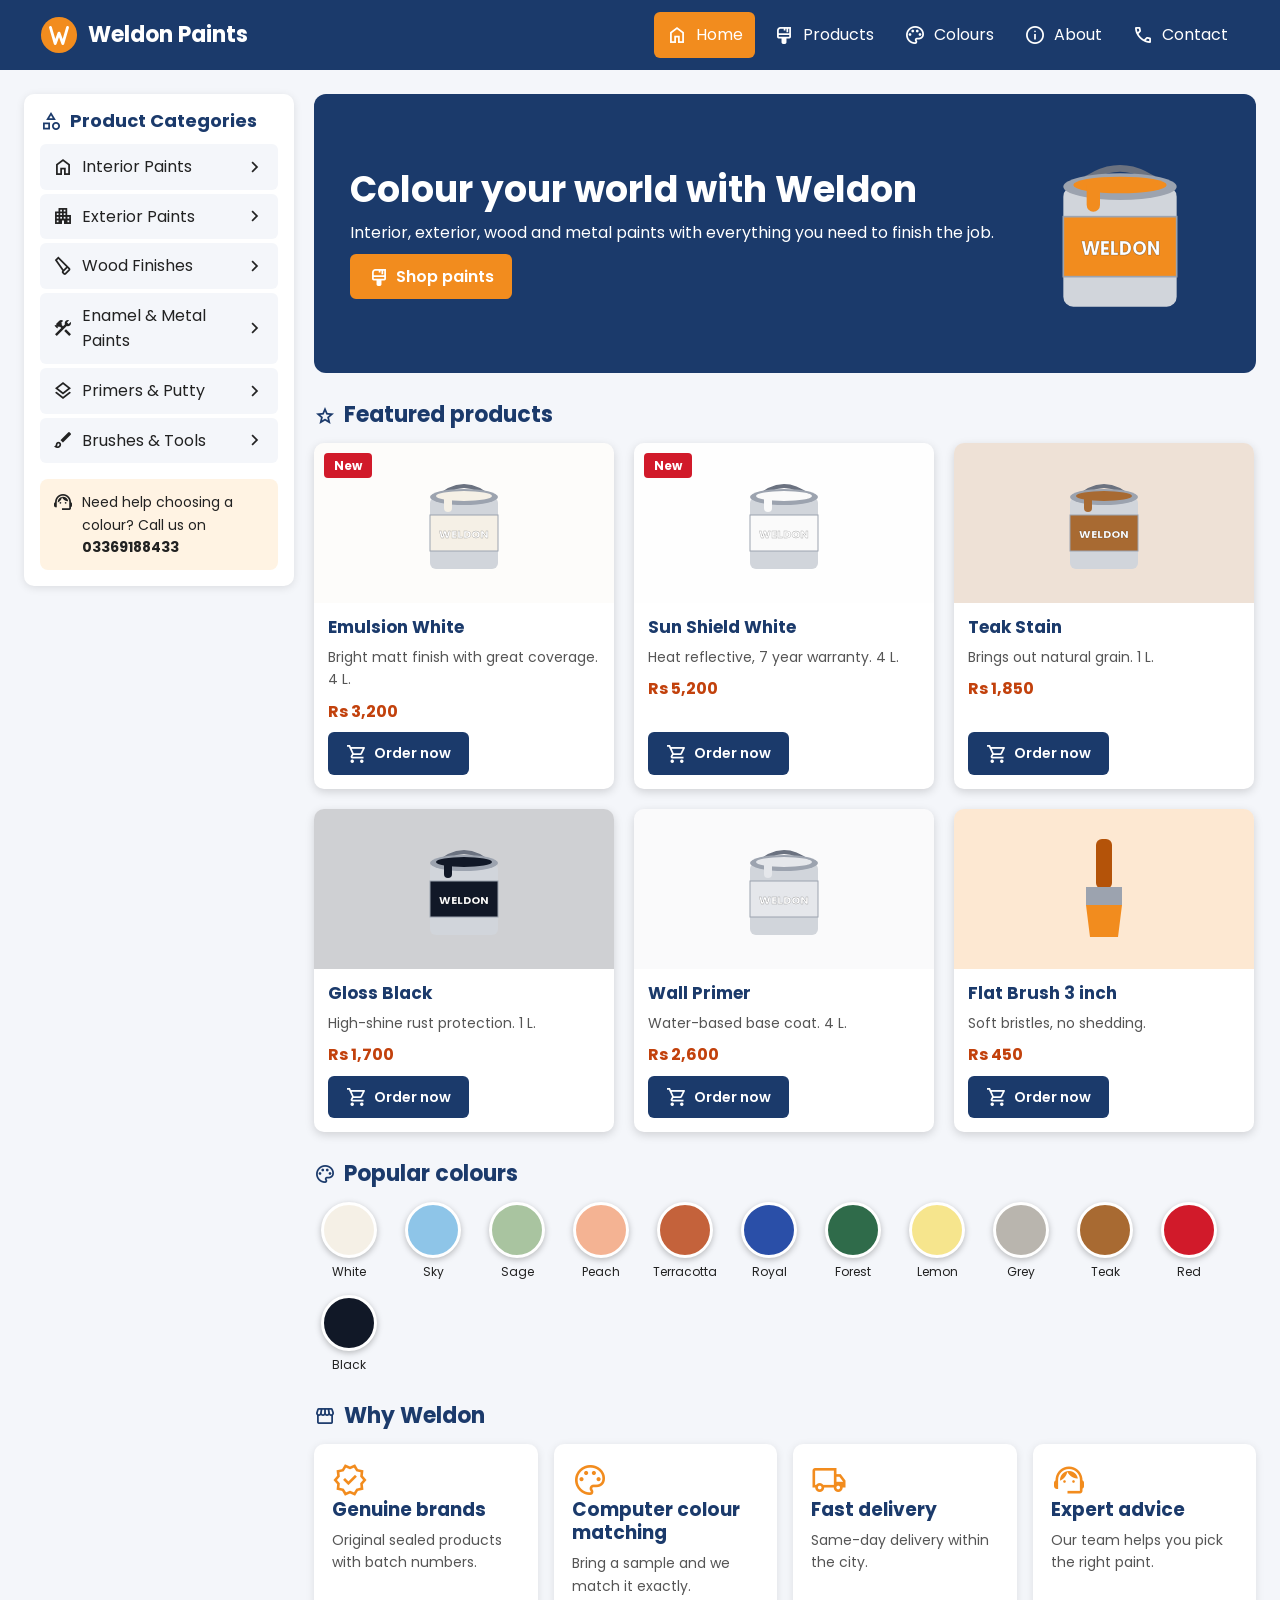
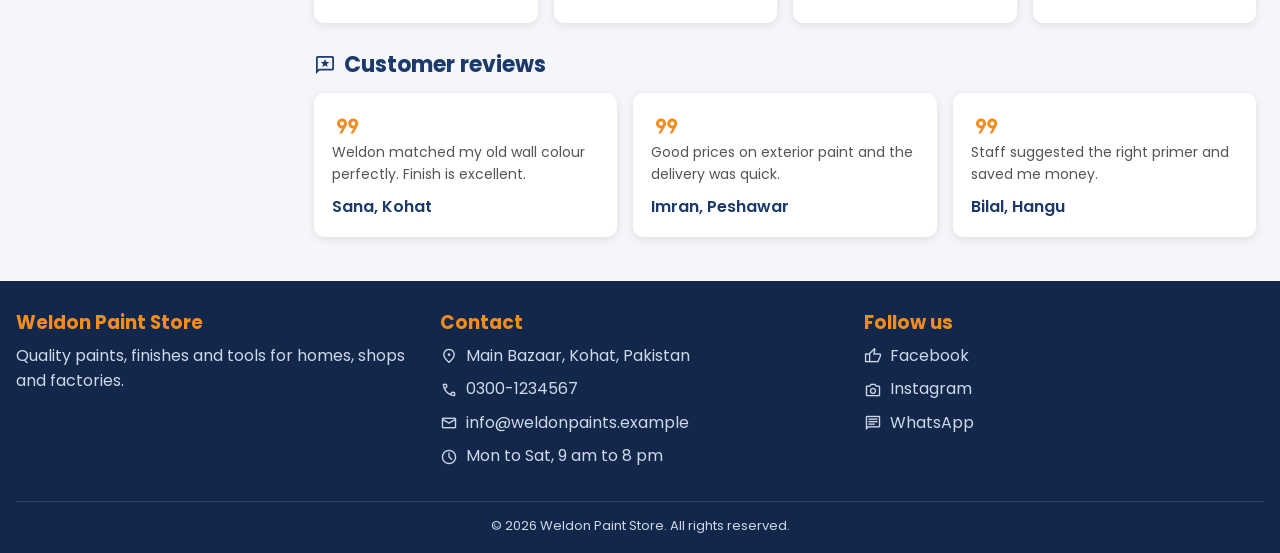
==== index.html @ 7e530756 "initialize a weldon paint store" ====
<!doctype html>
<html lang="en">
  <head>
    <meta charset="UTF-8" />
    <meta name="viewport" content="width=device-width, initial-scale=1" />
    <title>Home | Weldon Paint Store</title>
    <link rel="preconnect" href="https://fonts.googleapis.com" />
    <link rel="preconnect" href="https://fonts.gstatic.com" crossorigin />
    <link
      href="https://fonts.googleapis.com/css2?family=Poppins:wght@400;600;700&family=Material+Symbols+Outlined&display=swap"
      rel="stylesheet"
    />
    <link rel="stylesheet" href="style.css" />
  </head>
  <body>
    <header class="navbar">
      <a class="brand" href="index.html">
        <svg viewBox="0 0 40 40" width="38" height="38" aria-hidden="true">
          <circle cx="20" cy="20" r="19" fill="#f28c1e" />
          <path
            d="M11 12 l5 17 l4-11 l4 11 l5-17"
            fill="none"
            stroke="#fff"
            stroke-width="3"
            stroke-linejoin="round"
            stroke-linecap="round"
          />
        </svg>
        Weldon Paints
      </a>
      <ul class="nav-links">
        <li>
          <a class="active" href="index.html"
            ><span class="material-symbols-outlined">home</span> Home</a
          >
        </li>
        <li>
          <a href="interior.html"
            ><span class="material-symbols-outlined">format_paint</span>
            Products</a
          >
        </li>
        <li>
          <a href="index.html#colors"
            ><span class="material-symbols-outlined">palette</span> Colours</a
          >
        </li>
        <li>
          <a href="index.html#about"
            ><span class="material-symbols-outlined">info</span> About</a
          >
        </li>
        <li>
          <a href="index.html#contact"
            ><span class="material-symbols-outlined">call</span> Contact</a
          >
        </li>
      </ul>
    </header>

    <div class="page">
      <aside class="sidebar">
        <h2>
          <span class="material-symbols-outlined">category</span> Product
          Categories
        </h2>
        <ul>
          <li>
            <a href="interior.html"
              ><span class="side-left"
                ><span class="material-symbols-outlined">home</span> Interior
                Paints</span
              ><span class="material-symbols-outlined">chevron_right</span></a
            >
          </li>
          <li>
            <a href="exterior.html"
              ><span class="side-left"
                ><span class="material-symbols-outlined">apartment</span>
                Exterior Paints</span
              ><span class="material-symbols-outlined">chevron_right</span></a
            >
          </li>
          <li>
            <a href="wood.html"
              ><span class="side-left"
                ><span class="material-symbols-outlined">carpenter</span> Wood
                Finishes</span
              ><span class="material-symbols-outlined">chevron_right</span></a
            >
          </li>
          <li>
            <a href="enamel.html"
              ><span class="side-left"
                ><span class="material-symbols-outlined">construction</span>
                Enamel & Metal Paints</span
              ><span class="material-symbols-outlined">chevron_right</span></a
            >
          </li>
          <li>
            <a href="primers.html"
              ><span class="side-left"
                ><span class="material-symbols-outlined">layers</span> Primers &
                Putty</span
              ><span class="material-symbols-outlined">chevron_right</span></a
            >
          </li>
          <li>
            <a href="tools.html"
              ><span class="side-left"
                ><span class="material-symbols-outlined">brush</span> Brushes &
                Tools</span
              ><span class="material-symbols-outlined">chevron_right</span></a
            >
          </li>
        </ul>
        <div class="side-help">
          <span class="material-symbols-outlined">support_agent</span>
          <p>
            Need help choosing a colour? Call us on
            <strong>03369188433</strong>
          </p>
        </div>
      </aside>

      <main class="main">
        <section class="hero">
          <div class="hero-text">
            <h1>Colour your world with Weldon</h1>
            <p>
              Interior, exterior, wood and metal paints with everything you need
              to finish the job.
            </p>
            <a class="btn" href="interior.html"
              ><span class="material-symbols-outlined">format_paint</span> Shop
              paints</a
            >
          </div>
          <div class="hero-img">
            <svg
              viewBox="0 0 120 120"
              width="120"
              height="120"
              aria-hidden="true"
            >
              <path
                d="M30 38 Q60 8 90 38"
                fill="none"
                stroke="#6b7280"
                stroke-width="4"
              />
              <rect
                x="26"
                y="34"
                width="68"
                height="72"
                rx="6"
                fill="#d1d5db"
              />
              <rect
                x="26"
                y="52"
                width="68"
                height="36"
                fill="#f28c1e"
                stroke="#9ca3af"
                stroke-width="1"
              />
              <ellipse cx="60" cy="34" rx="34" ry="8" fill="#9ca3af" />
              <ellipse cx="60" cy="33" rx="28" ry="5" fill="#f28c1e" />
              <path d="M40 33 v12 a4 4 0 0 0 8 0 v-12 z" fill="#f28c1e" />
              <text
                x="60"
                y="75"
                font-size="11"
                font-weight="700"
                text-anchor="middle"
                fill="#ffffff"
                stroke="#00000055"
                stroke-width=".4"
              >
                WELDON
              </text>
            </svg>
          </div>
        </section>

        <h2 class="title">
          <span class="material-symbols-outlined">star</span> Featured products
        </h2>
        <div class="cards">
          <article class="card">
            <span class="badge">New</span>
            <div class="card-img" style="background-color: #f5f0e633">
              <svg
                viewBox="0 0 120 120"
                width="120"
                height="120"
                aria-hidden="true"
              >
                <path
                  d="M30 38 Q60 8 90 38"
                  fill="none"
                  stroke="#6b7280"
                  stroke-width="4"
                />
                <rect
                  x="26"
                  y="34"
                  width="68"
                  height="72"
                  rx="6"
                  fill="#d1d5db"
                />
                <rect
                  x="26"
                  y="52"
                  width="68"
                  height="36"
                  fill="#f5f0e6"
                  stroke="#9ca3af"
                  stroke-width="1"
                />
                <ellipse cx="60" cy="34" rx="34" ry="8" fill="#9ca3af" />
                <ellipse cx="60" cy="33" rx="28" ry="5" fill="#f5f0e6" />
                <path d="M40 33 v12 a4 4 0 0 0 8 0 v-12 z" fill="#f5f0e6" />
                <text
                  x="60"
                  y="75"
                  font-size="11"
                  font-weight="700"
                  text-anchor="middle"
                  fill="#ffffff"
                  stroke="#00000055"
                  stroke-width=".4"
                >
                  WELDON
                </text>
              </svg>
            </div>
            <div class="card-body">
              <h3>Emulsion White</h3>
              <p>Bright matt finish with great coverage. 4 L.</p>
              <p class="price">Rs 3,200</p>
              <a
                class="btn btn-dark"
                href="https://wa.me/923001234567"
                target="_blank"
                ><span class="material-symbols-outlined">shopping_cart</span>
                Order now</a
              >
            </div>
          </article>
          <article class="card">
            <span class="badge">New</span>
            <div class="card-img" style="background-color: #fafafa33">
              <svg
                viewBox="0 0 120 120"
                width="120"
                height="120"
                aria-hidden="true"
              >
                <path
                  d="M30 38 Q60 8 90 38"
                  fill="none"
                  stroke="#6b7280"
                  stroke-width="4"
                />
                <rect
                  x="26"
                  y="34"
                  width="68"
                  height="72"
                  rx="6"
                  fill="#d1d5db"
                />
                <rect
                  x="26"
                  y="52"
                  width="68"
                  height="36"
                  fill="#fafafa"
                  stroke="#9ca3af"
                  stroke-width="1"
                />
                <ellipse cx="60" cy="34" rx="34" ry="8" fill="#9ca3af" />
                <ellipse cx="60" cy="33" rx="28" ry="5" fill="#fafafa" />
                <path d="M40 33 v12 a4 4 0 0 0 8 0 v-12 z" fill="#fafafa" />
                <text
                  x="60"
                  y="75"
                  font-size="11"
                  font-weight="700"
                  text-anchor="middle"
                  fill="#ffffff"
                  stroke="#00000055"
                  stroke-width=".4"
                >
                  WELDON
                </text>
              </svg>
            </div>
            <div class="card-body">
              <h3>Sun Shield White</h3>
              <p>Heat reflective, 7 year warranty. 4 L.</p>
              <p class="price">Rs 5,200</p>
              <a
                class="btn btn-dark"
                href="https://wa.me/923001234567"
                target="_blank"
                ><span class="material-symbols-outlined">shopping_cart</span>
                Order now</a
              >
            </div>
          </article>
          <article class="card">
            <div class="card-img" style="background-color: #a86a3233">
              <svg
                viewBox="0 0 120 120"
                width="120"
                height="120"
                aria-hidden="true"
              >
                <path
                  d="M30 38 Q60 8 90 38"
                  fill="none"
                  stroke="#6b7280"
                  stroke-width="4"
                />
                <rect
                  x="26"
                  y="34"
                  width="68"
                  height="72"
                  rx="6"
                  fill="#d1d5db"
                />
                <rect
                  x="26"
                  y="52"
                  width="68"
                  height="36"
                  fill="#a86a32"
                  stroke="#9ca3af"
                  stroke-width="1"
                />
                <ellipse cx="60" cy="34" rx="34" ry="8" fill="#9ca3af" />
                <ellipse cx="60" cy="33" rx="28" ry="5" fill="#a86a32" />
                <path d="M40 33 v12 a4 4 0 0 0 8 0 v-12 z" fill="#a86a32" />
                <text
                  x="60"
                  y="75"
                  font-size="11"
                  font-weight="700"
                  text-anchor="middle"
                  fill="#ffffff"
                  stroke="#00000055"
                  stroke-width=".4"
                >
                  WELDON
                </text>
              </svg>
            </div>
            <div class="card-body">
              <h3>Teak Stain</h3>
              <p>Brings out natural grain. 1 L.</p>
              <p class="price">Rs 1,850</p>
              <a
                class="btn btn-dark"
                href="https://wa.me/923001234567"
                target="_blank"
                ><span class="material-symbols-outlined">shopping_cart</span>
                Order now</a
              >
            </div>
          </article>
          <article class="card">
            <div class="card-img" style="background-color: #11182733">
              <svg
                viewBox="0 0 120 120"
                width="120"
                height="120"
                aria-hidden="true"
              >
                <path
                  d="M30 38 Q60 8 90 38"
                  fill="none"
                  stroke="#6b7280"
                  stroke-width="4"
                />
                <rect
                  x="26"
                  y="34"
                  width="68"
                  height="72"
                  rx="6"
                  fill="#d1d5db"
                />
                <rect
                  x="26"
                  y="52"
                  width="68"
                  height="36"
                  fill="#111827"
                  stroke="#9ca3af"
                  stroke-width="1"
                />
                <ellipse cx="60" cy="34" rx="34" ry="8" fill="#9ca3af" />
                <ellipse cx="60" cy="33" rx="28" ry="5" fill="#111827" />
                <path d="M40 33 v12 a4 4 0 0 0 8 0 v-12 z" fill="#111827" />
                <text
                  x="60"
                  y="75"
                  font-size="11"
                  font-weight="700"
                  text-anchor="middle"
                  fill="#ffffff"
                  stroke="#00000055"
                  stroke-width=".4"
                >
                  WELDON
                </text>
              </svg>
            </div>
            <div class="card-body">
              <h3>Gloss Black</h3>
              <p>High-shine rust protection. 1 L.</p>
              <p class="price">Rs 1,700</p>
              <a
                class="btn btn-dark"
                href="https://wa.me/923001234567"
                target="_blank"
                ><span class="material-symbols-outlined">shopping_cart</span>
                Order now</a
              >
            </div>
          </article>
          <article class="card">
            <div class="card-img" style="background-color: #e5e7eb33">
              <svg
                viewBox="0 0 120 120"
                width="120"
                height="120"
                aria-hidden="true"
              >
                <path
                  d="M30 38 Q60 8 90 38"
                  fill="none"
                  stroke="#6b7280"
                  stroke-width="4"
                />
                <rect
                  x="26"
                  y="34"
                  width="68"
                  height="72"
                  rx="6"
                  fill="#d1d5db"
                />
                <rect
                  x="26"
                  y="52"
                  width="68"
                  height="36"
                  fill="#e5e7eb"
                  stroke="#9ca3af"
                  stroke-width="1"
                />
                <ellipse cx="60" cy="34" rx="34" ry="8" fill="#9ca3af" />
                <ellipse cx="60" cy="33" rx="28" ry="5" fill="#e5e7eb" />
                <path d="M40 33 v12 a4 4 0 0 0 8 0 v-12 z" fill="#e5e7eb" />
                <text
                  x="60"
                  y="75"
                  font-size="11"
                  font-weight="700"
                  text-anchor="middle"
                  fill="#ffffff"
                  stroke="#00000055"
                  stroke-width=".4"
                >
                  WELDON
                </text>
              </svg>
            </div>
            <div class="card-body">
              <h3>Wall Primer</h3>
              <p>Water-based base coat. 4 L.</p>
              <p class="price">Rs 2,600</p>
              <a
                class="btn btn-dark"
                href="https://wa.me/923001234567"
                target="_blank"
                ><span class="material-symbols-outlined">shopping_cart</span>
                Order now</a
              >
            </div>
          </article>
          <article class="card">
            <div class="card-img" style="background-color: #f28c1e33">
              <svg
                viewBox="0 0 120 120"
                width="120"
                height="120"
                aria-hidden="true"
              >
                <rect
                  x="52"
                  y="10"
                  width="16"
                  height="50"
                  rx="6"
                  fill="#b45309"
                />
                <rect x="42" y="58" width="36" height="18" fill="#9ca3af" />
                <path d="M42 76 h36 l-4 32 h-28 z" fill="#f28c1e" />
              </svg>
            </div>
            <div class="card-body">
              <h3>Flat Brush 3 inch</h3>
              <p>Soft bristles, no shedding.</p>
              <p class="price">Rs 450</p>
              <a
                class="btn btn-dark"
                href="https://wa.me/923001234567"
                target="_blank"
                ><span class="material-symbols-outlined">shopping_cart</span>
                Order now</a
              >
            </div>
          </article>
        </div>

        <h2 class="title" id="colors">
          <span class="material-symbols-outlined">palette</span> Popular colours
        </h2>
        <div class="swatches">
          <div class="swatch">
            <div class="dot" style="background-color: #f5f0e6"></div>
            White
          </div>
          <div class="swatch">
            <div class="dot" style="background-color: #8ec5e8"></div>
            Sky
          </div>
          <div class="swatch">
            <div class="dot" style="background-color: #a9c4a0"></div>
            Sage
          </div>
          <div class="swatch">
            <div class="dot" style="background-color: #f4b393"></div>
            Peach
          </div>
          <div class="swatch">
            <div class="dot" style="background-color: #c4623b"></div>
            Terracotta
          </div>
          <div class="swatch">
            <div class="dot" style="background-color: #2a4fa8"></div>
            Royal
          </div>
          <div class="swatch">
            <div class="dot" style="background-color: #2f6b4a"></div>
            Forest
          </div>
          <div class="swatch">
            <div class="dot" style="background-color: #f6e58d"></div>
            Lemon
          </div>
          <div class="swatch">
            <div class="dot" style="background-color: #b9b5ae"></div>
            Grey
          </div>
          <div class="swatch">
            <div class="dot" style="background-color: #a86a32"></div>
            Teak
          </div>
          <div class="swatch">
            <div class="dot" style="background-color: #d11a2a"></div>
            Red
          </div>
          <div class="swatch">
            <div class="dot" style="background-color: #111827"></div>
            Black
          </div>
        </div>

        <h2 class="title" id="about">
          <span class="material-symbols-outlined">storefront</span> Why Weldon
        </h2>
        <div class="features">
          <div class="feature">
            <span class="material-symbols-outlined big">verified</span>
            <h3>Genuine brands</h3>
            <p>Original sealed products with batch numbers.</p>
          </div>
          <div class="feature">
            <span class="material-symbols-outlined big">palette</span>
            <h3>Computer colour matching</h3>
            <p>Bring a sample and we match it exactly.</p>
          </div>
          <div class="feature">
            <span class="material-symbols-outlined big">local_shipping</span>
            <h3>Fast delivery</h3>
            <p>Same-day delivery within the city.</p>
          </div>
          <div class="feature">
            <span class="material-symbols-outlined big">support_agent</span>
            <h3>Expert advice</h3>
            <p>Our team helps you pick the right paint.</p>
          </div>
        </div>

        <h2 class="title">
          <span class="material-symbols-outlined">reviews</span> Customer
          reviews
        </h2>
        <div class="features">
          <blockquote class="quote">
            <span class="material-symbols-outlined">format_quote</span>
            <p>
              Weldon matched my old wall colour perfectly. Finish is excellent.
            </p>
            <cite>Sana, Kohat</cite>
          </blockquote>
          <blockquote class="quote">
            <span class="material-symbols-outlined">format_quote</span>
            <p>Good prices on exterior paint and the delivery was quick.</p>
            <cite>Imran, Peshawar</cite>
          </blockquote>
          <blockquote class="quote">
            <span class="material-symbols-outlined">format_quote</span>
            <p>Staff suggested the right primer and saved me money.</p>
            <cite>Bilal, Hangu</cite>
          </blockquote>
        </div>
      </main>
    </div>

    <footer class="footer" id="contact">
      <div class="footer-cols">
        <div class="footer-col">
          <h3>Weldon Paint Store</h3>
          <p>
            Quality paints, finishes and tools for homes, shops and factories.
          </p>
        </div>
        <div class="footer-col">
          <h3>Contact</h3>
          <p>
            <span class="material-symbols-outlined">location_on</span> Main
            Bazaar, Kohat, Pakistan
          </p>
          <p>
            <span class="material-symbols-outlined">call</span> 0300-1234567
          </p>
          <p>
            <span class="material-symbols-outlined">mail</span>
            info@weldonpaints.example
          </p>
          <p>
            <span class="material-symbols-outlined">schedule</span> Mon to Sat,
            9 am to 8 pm
          </p>
        </div>
        <div class="footer-col">
          <h3>Follow us</h3>
          <p>
            <a href="https://facebook.com" target="_blank"
              ><span class="material-symbols-outlined">thumb_up</span>
              Facebook</a
            >
          </p>
          <p>
            <a href="https://instagram.com" target="_blank"
              ><span class="material-symbols-outlined">photo_camera</span>
              Instagram</a
            >
          </p>
          <p>
            <a href="https://wa.me/923001234567" target="_blank"
              ><span class="material-symbols-outlined">chat</span> WhatsApp</a
            >
          </p>
        </div>
      </div>
      <p class="copy">&copy; 2026 Weldon Paint Store. All rights reserved.</p>
    </footer>
  </body>
</html>
---- style.css ----
* {
  box-sizing: border-box;
}
body {
  margin: 0;
  font-family: "Poppins", Arial, sans-serif;
  color: #222222;
  background-color: #f4f6fa;
  line-height: 1.6;
}
a {
  color: inherit;
  text-decoration: none;
}
ul {
  list-style: none;
  margin: 0;
  padding: 0;
}
h1,
h2,
h3 {
  margin: 0 0 8px;
  line-height: 1.25;
  color: #1b3a6b;
}
p {
  margin: 0 0 8px;
}
svg {
  max-width: 100%;
}

.material-symbols-outlined {
  font-family: "Material Symbols Outlined";
  font-weight: normal;
  font-style: normal;
  font-size: 22px;
  line-height: 1;
  display: inline-block;
  text-transform: none;
  letter-spacing: normal;
  white-space: nowrap;
  direction: ltr;
  vertical-align: middle;
}
.big {
  font-size: 36px;
}

/* Navbar: vertical on mobile, horizontal on desktop */
.navbar {
  background-color: #1b3a6b;
  color: #ffffff;
  display: flex;
  flex-direction: column;
  padding: 12px 16px;
}
.brand {
  display: flex;
  align-items: center;
  gap: 10px;
  font-size: 22px;
  font-weight: 700;
  color: #ffffff;
}
.nav-links {
  display: flex;
  flex-direction: column;
  gap: 4px;
  margin-top: 12px;
}
.nav-links a {
  display: flex;
  align-items: center;
  gap: 8px;
  padding: 10px 12px;
  border-radius: 6px;
  color: #ffffff;
}
.nav-links a.active {
  background-color: #f28c1e;
}

/* Page layout */
.page {
  display: flex;
  flex-direction: column;
  gap: 20px;
  max-width: 1280px;
  margin: 0 auto;
  padding: 16px;
}
.sidebar {
  background-color: #ffffff;
  border-radius: 10px;
  padding: 16px;
  box-shadow: 0 2px 8px rgba(0, 0, 0, 0.1);
}
.sidebar h2 {
  display: flex;
  align-items: center;
  gap: 8px;
  font-size: 18px;
  margin-bottom: 12px;
}
.sidebar li {
  margin-bottom: 4px;
}
.sidebar li a {
  display: flex;
  align-items: center;
  justify-content: space-between;
  padding: 10px 12px;
  border-radius: 6px;
  background-color: #f4f6fa;
}
.sidebar li a.active {
  background-color: #1b3a6b;
  color: #ffffff;
}
.side-left {
  display: flex;
  align-items: center;
  gap: 8px;
}
.side-help {
  display: flex;
  align-items: flex-start;
  gap: 8px;
  margin-top: 16px;
  padding: 12px;
  border-radius: 8px;
  background-color: #fff3e3;
  font-size: 14px;
}
.side-help p {
  margin: 0;
}
.main {
  flex: 1;
  min-width: 0;
}

/* Hero */
.hero {
  display: flex;
  flex-direction: column;
  align-items: center;
  text-align: center;
  gap: 20px;
  background-color: #1b3a6b;
  color: #ffffff;
  border-radius: 12px;
  padding: 28px 20px;
  margin-bottom: 24px;
}
.hero h1 {
  color: #ffffff;
  font-size: 28px;
}
.hero-img svg {
  width: 150px;
  height: 150px;
}
.btn {
  display: inline-flex;
  align-items: center;
  gap: 6px;
  background-color: #f28c1e;
  color: #ffffff;
  font-weight: 600;
  padding: 10px 18px;
  border-radius: 6px;
}
.btn-dark {
  background-color: #1b3a6b;
  font-size: 14px;
}

.title {
  display: flex;
  align-items: center;
  gap: 8px;
  margin: 28px 0 14px;
  font-size: 22px;
}
.cat-head {
  background-color: #ffffff;
  border-radius: 10px;
  padding: 20px;
  margin-bottom: 20px;
  box-shadow: 0 2px 8px rgba(0, 0, 0, 0.1);
}
.cat-head h1 {
  display: flex;
  align-items: center;
  gap: 10px;
  font-size: 26px;
}

/* Cards */
.cards {
  display: flex;
  flex-wrap: wrap;
  gap: 20px;
}
.card {
  position: relative;
  flex: 0 0 100%;
  display: flex;
  flex-direction: column;
  background-color: #ffffff;
  border-radius: 10px;
  overflow: hidden;
  box-shadow: 0 3px 10px rgba(0, 0, 0, 0.15);
}
.card-img {
  display: flex;
  align-items: center;
  justify-content: center;
  padding: 20px;
}
.card-body {
  display: flex;
  flex-direction: column;
  flex: 1;
  padding: 14px;
}
.card-body h3 {
  font-size: 17px;
}
.card-body p {
  font-size: 14px;
  color: #555555;
}
.card-body .btn {
  margin-top: auto;
  align-self: flex-start;
}
.price {
  font-weight: 700;
  color: #c2410c !important;
  font-size: 16px !important;
}
.badge {
  position: absolute;
  top: 10px;
  left: 10px;
  background-color: #d11a2a;
  color: #ffffff;
  font-size: 12px;
  font-weight: 700;
  padding: 3px 10px;
  border-radius: 4px;
}

/* Swatches */
.swatches {
  display: flex;
  flex-wrap: wrap;
  gap: 14px;
}
.swatch {
  display: flex;
  flex-direction: column;
  align-items: center;
  width: 70px;
  font-size: 12px;
}
.dot {
  width: 56px;
  height: 56px;
  border-radius: 50%;
  border: 3px solid #ffffff;
  box-shadow: 0 2px 6px rgba(0, 0, 0, 0.25);
  margin-bottom: 4px;
}

/* Features and reviews */
.features {
  display: flex;
  flex-wrap: wrap;
  gap: 16px;
}
.feature,
.quote {
  flex: 1 1 220px;
  background-color: #ffffff;
  border-radius: 10px;
  padding: 18px;
  margin: 0;
  box-shadow: 0 2px 8px rgba(0, 0, 0, 0.1);
}
.feature .big {
  color: #f28c1e;
}
.feature p,
.quote p {
  font-size: 14px;
  color: #555555;
}
.quote .material-symbols-outlined {
  color: #f28c1e;
  font-size: 30px;
}
.quote cite {
  font-weight: 600;
  font-style: normal;
  color: #1b3a6b;
}

.cta {
  display: flex;
  flex-direction: column;
  align-items: flex-start;
  background-color: #fff3e3;
  border-radius: 10px;
  padding: 20px;
  margin-top: 24px;
}

/* Footer */
.footer {
  background-color: #12274a;
  color: #cfd8ea;
  padding: 30px 16px 16px;
  margin-top: 20px;
}
.footer-cols {
  display: flex;
  flex-direction: column;
  gap: 24px;
  max-width: 1280px;
  margin: 0 auto;
}
.footer-col {
  flex: 1;
}
.footer h3 {
  color: #f28c1e;
}
.footer .material-symbols-outlined {
  font-size: 18px;
  margin-right: 4px;
}
.copy {
  text-align: center;
  margin: 24px 0 0;
  padding-top: 14px;
  border-top: 1px solid #2c4470;
  font-size: 13px;
}

/* Tablet: 768px and up */
@media (min-width: 768px) {
  .hero {
    flex-direction: row;
    text-align: left;
    justify-content: space-between;
    padding: 36px;
  }
  .hero h1 {
    font-size: 36px;
  }
  .hero-img svg {
    width: 200px;
    height: 200px;
  }
  .card {
    flex: 0 0 calc(50% - 10px);
  }
  .footer-cols {
    flex-direction: row;
  }
  .cta {
    flex-direction: row;
    flex-wrap: wrap;
    align-items: center;
    justify-content: space-between;
    gap: 12px;
  }
}

/* Desktop: 992px and up */
@media (min-width: 992px) {
  .navbar {
    flex-direction: row;
    align-items: center;
    justify-content: space-between;
    padding: 12px 40px;
    position: sticky;
    top: 0;
    z-index: 10;
  }
  .nav-links {
    flex-direction: row;
    margin-top: 0;
    gap: 6px;
  }
  .page {
    flex-direction: row;
    padding: 24px;
  }
  .sidebar {
    flex: 0 0 270px;
    align-self: flex-start;
    position: sticky;
    top: 90px;
  }
  .card {
    flex: 0 0 calc(33.333% - 14px);
  }
}
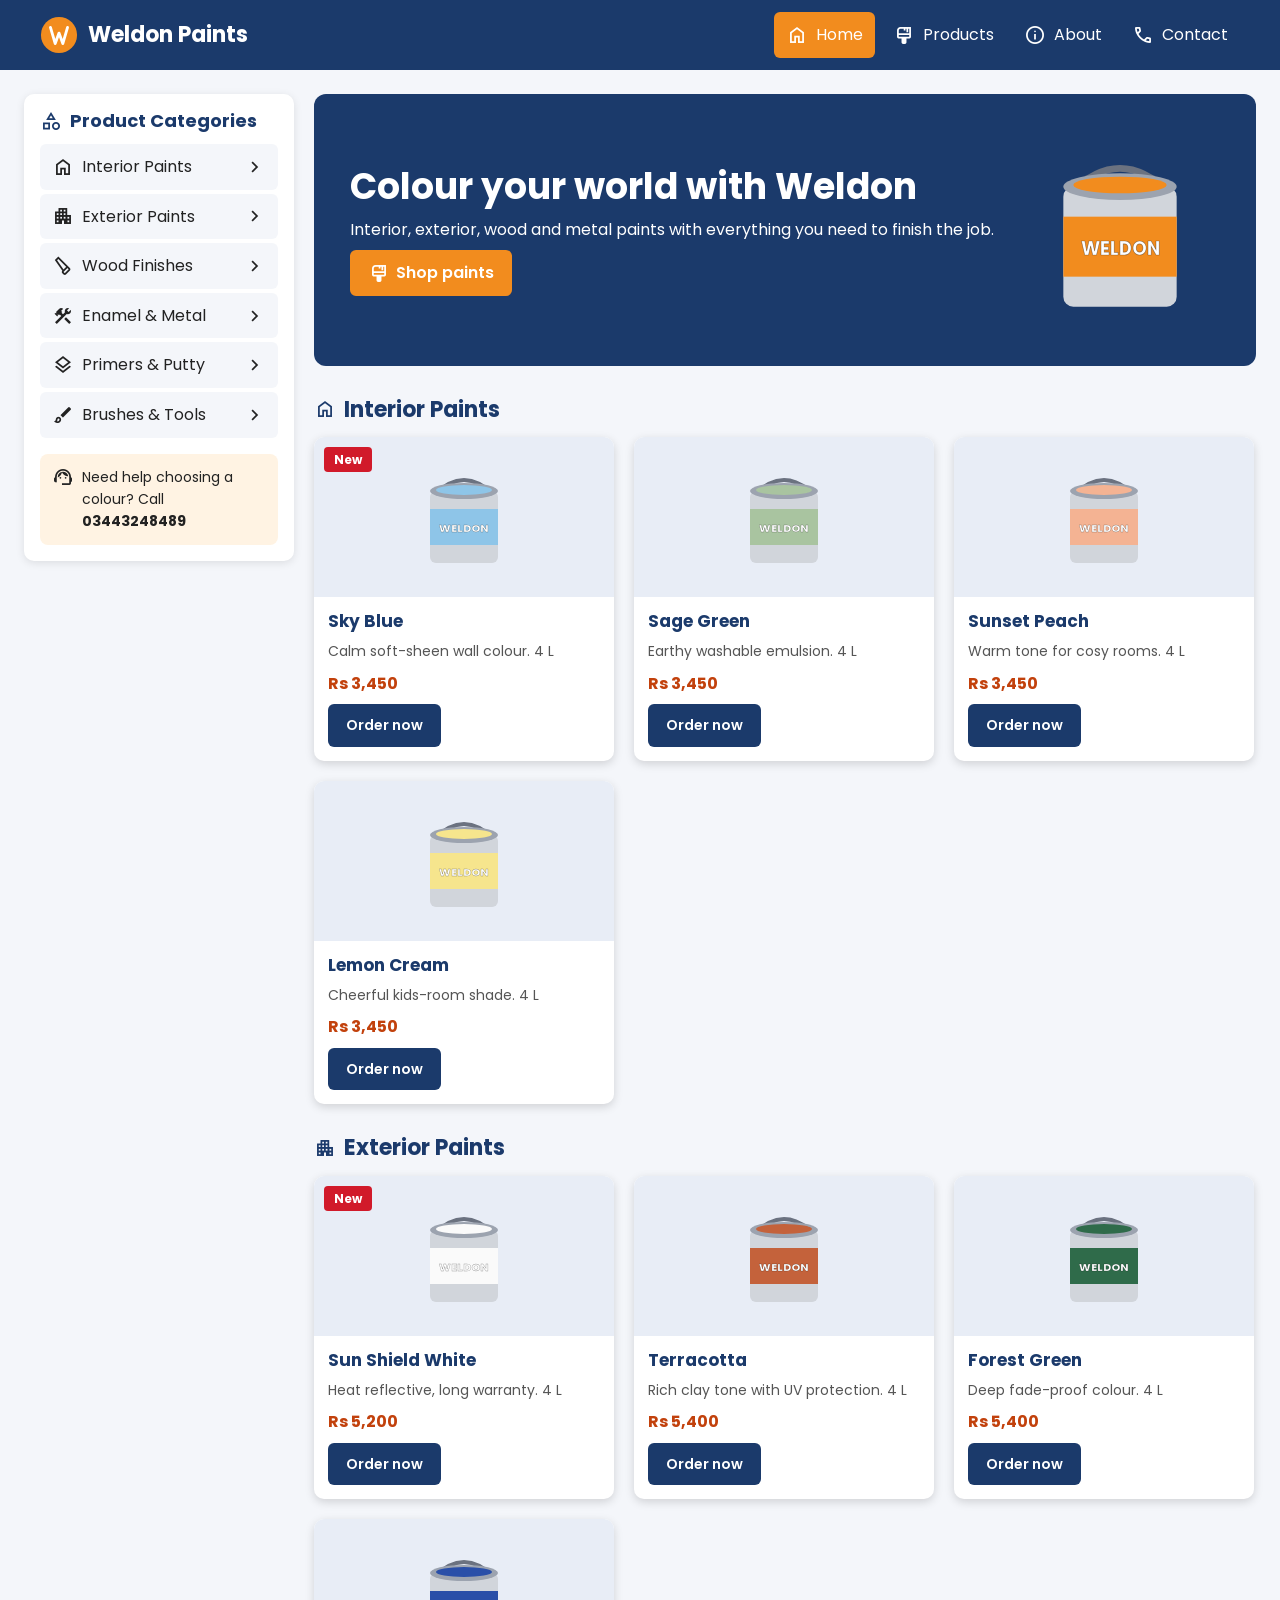
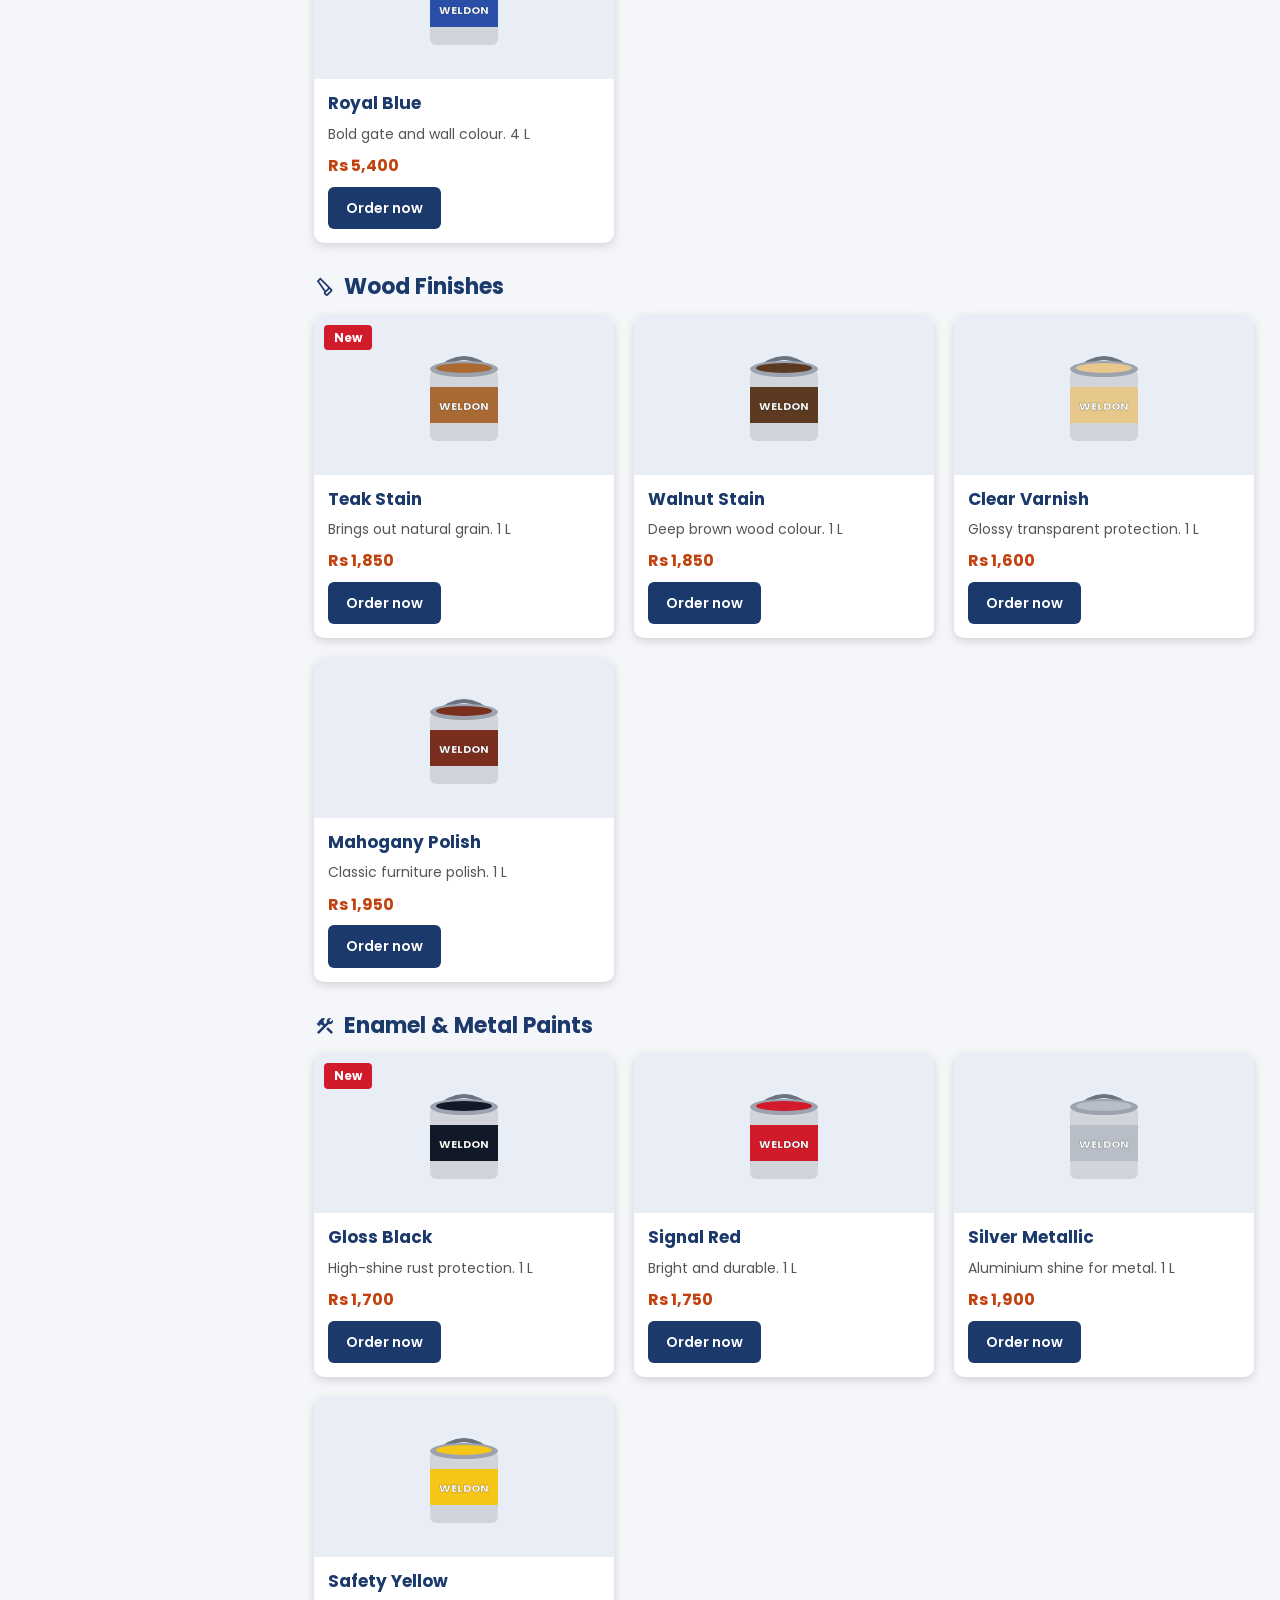
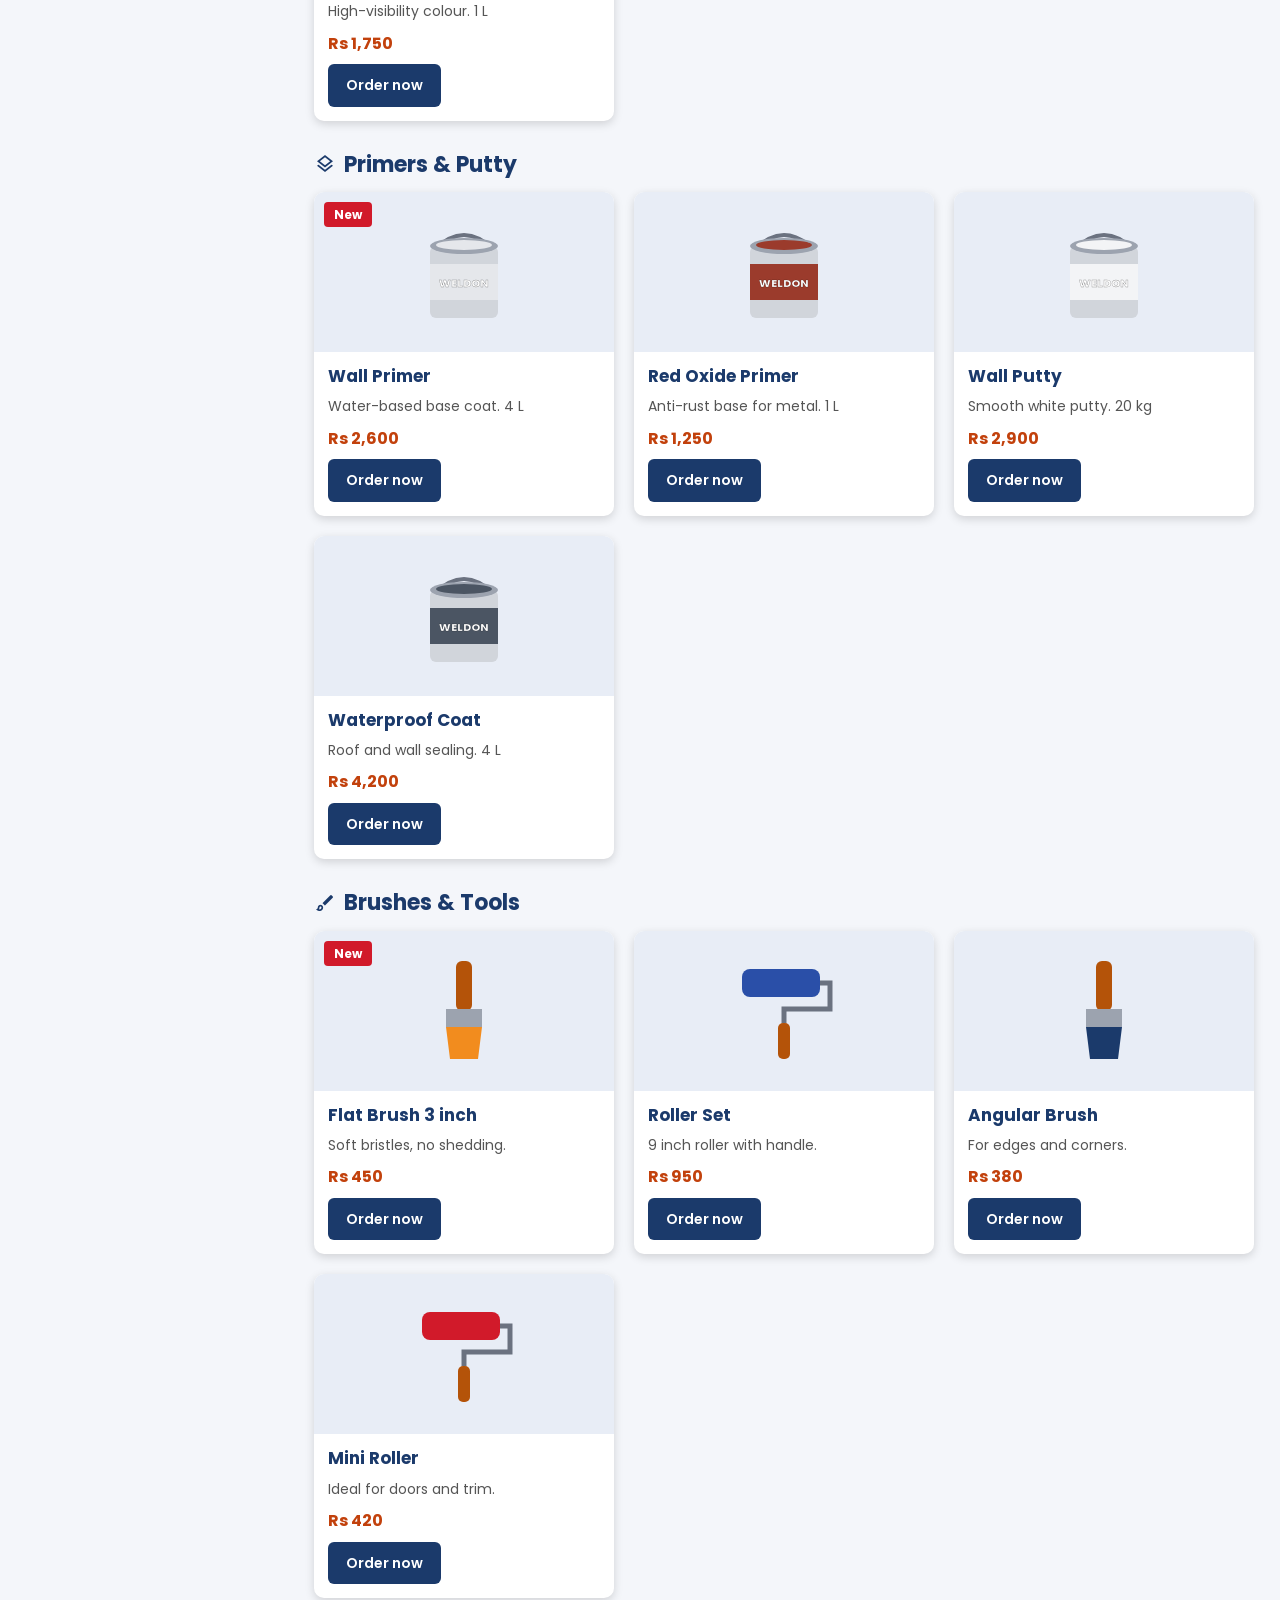
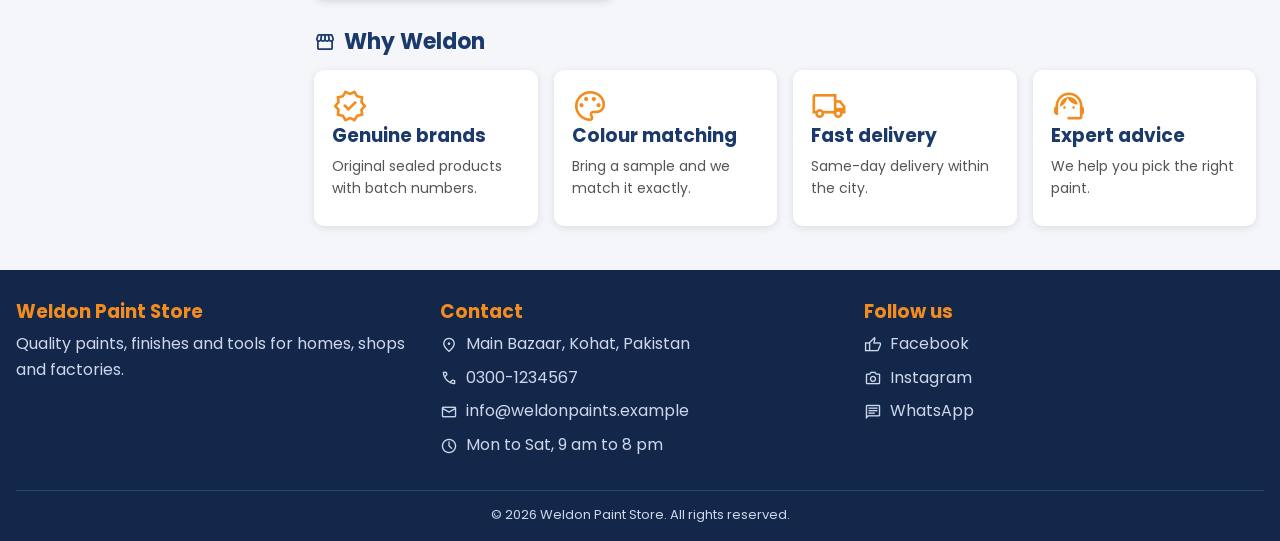
==== commit b28d376d: "update and changes files" ====
--- a/index.html
+++ b/index.html
@@ -3,7 +3,7 @@
   <head>
     <meta charset="UTF-8" />
     <meta name="viewport" content="width=device-width, initial-scale=1" />
-    <title>Home | Weldon Paint Store</title>
+    <title>Weldon Paint Store</title>
     <link rel="preconnect" href="https://fonts.googleapis.com" />
     <link rel="preconnect" href="https://fonts.gstatic.com" crossorigin />
     <link
@@ -13,12 +13,56 @@
     <link rel="stylesheet" href="style.css" />
   </head>
   <body>
+    <!-- Reusable SVG shapes -->
+    <svg width="0" height="0" style="position: absolute" aria-hidden="true">
+      <symbol id="can" viewBox="0 0 120 120">
+        <path
+          d="M30 38Q60 8 90 38"
+          fill="none"
+          stroke="#6b7280"
+          stroke-width="4"
+        />
+        <rect x="26" y="34" width="68" height="72" rx="6" fill="#d1d5db" />
+        <rect x="26" y="52" width="68" height="36" fill="currentColor" />
+        <ellipse cx="60" cy="34" rx="34" ry="8" fill="#9ca3af" />
+        <ellipse cx="60" cy="33" rx="28" ry="5" fill="currentColor" />
+        <text
+          x="60"
+          y="75"
+          font-size="11"
+          font-weight="700"
+          text-anchor="middle"
+          fill="#ffffff"
+          stroke="#00000066"
+          stroke-width=".4"
+        >
+          WELDON
+        </text>
+      </symbol>
+      <symbol id="brush" viewBox="0 0 120 120">
+        <rect x="52" y="10" width="16" height="50" rx="6" fill="#b45309" />
+        <rect x="42" y="58" width="36" height="18" fill="#9ca3af" />
+        <path d="M42 76h36l-4 32H46z" fill="currentColor" />
+      </symbol>
+      <symbol id="roller" viewBox="0 0 120 120">
+        <rect x="18" y="18" width="78" height="28" rx="8" fill="currentColor" />
+        <path
+          d="M96 32h10v26H60v14"
+          fill="none"
+          stroke="#6b7280"
+          stroke-width="5"
+        />
+        <rect x="54" y="72" width="12" height="36" rx="5" fill="#b45309" />
+      </symbol>
+    </svg>
+
+    <!-- Navbar -->
     <header class="navbar">
-      <a class="brand" href="index.html">
+      <a class="brand" href="#home">
         <svg viewBox="0 0 40 40" width="38" height="38" aria-hidden="true">
           <circle cx="20" cy="20" r="19" fill="#f28c1e" />
           <path
-            d="M11 12 l5 17 l4-11 l4 11 l5-17"
+            d="M11 12l5 17 4-11 4 11 5-17"
             fill="none"
             stroke="#fff"
             stroke-width="3"
@@ -30,28 +74,23 @@
       </a>
       <ul class="nav-links">
         <li>
-          <a class="active" href="index.html"
+          <a class="active" href="#home"
             ><span class="material-symbols-outlined">home</span> Home</a
           >
         </li>
         <li>
-          <a href="interior.html"
+          <a href="#interior"
             ><span class="material-symbols-outlined">format_paint</span>
             Products</a
           >
         </li>
         <li>
-          <a href="index.html#colors"
-            ><span class="material-symbols-outlined">palette</span> Colours</a
-          >
-        </li>
-        <li>
-          <a href="index.html#about"
+          <a href="#about"
             ><span class="material-symbols-outlined">info</span> About</a
           >
         </li>
         <li>
-          <a href="index.html#contact"
+          <a href="#contact"
             ><span class="material-symbols-outlined">call</span> Contact</a
           >
         </li>
@@ -59,6 +98,7 @@
     </header>
 
     <div class="page">
+      <!-- Sidebar -->
       <aside class="sidebar">
         <h2>
           <span class="material-symbols-outlined">category</span> Product
@@ -66,7 +106,7 @@
         </h2>
         <ul>
           <li>
-            <a href="interior.html"
+            <a href="#interior"
               ><span class="side-left"
                 ><span class="material-symbols-outlined">home</span> Interior
                 Paints</span
@@ -74,7 +114,7 @@
             >
           </li>
           <li>
-            <a href="exterior.html"
+            <a href="#exterior"
               ><span class="side-left"
                 ><span class="material-symbols-outlined">apartment</span>
                 Exterior Paints</span
@@ -82,7 +122,7 @@
             >
           </li>
           <li>
-            <a href="wood.html"
+            <a href="#wood"
               ><span class="side-left"
                 ><span class="material-symbols-outlined">carpenter</span> Wood
                 Finishes</span
@@ -90,501 +130,370 @@
             >
           </li>
           <li>
-            <a href="enamel.html"
+            <a href="#enamel"
               ><span class="side-left"
                 ><span class="material-symbols-outlined">construction</span>
-                Enamel & Metal Paints</span
+                Enamel &amp; Metal</span
               ><span class="material-symbols-outlined">chevron_right</span></a
             >
           </li>
           <li>
-            <a href="primers.html"
+            <a href="#primers"
               ><span class="side-left"
-                ><span class="material-symbols-outlined">layers</span> Primers &
-                Putty</span
+                ><span class="material-symbols-outlined">layers</span> Primers
+                &amp; Putty</span
               ><span class="material-symbols-outlined">chevron_right</span></a
             >
           </li>
           <li>
-            <a href="tools.html"
+            <a href="#tools"
               ><span class="side-left"
-                ><span class="material-symbols-outlined">brush</span> Brushes &
-                Tools</span
+                ><span class="material-symbols-outlined">brush</span> Brushes
+                &amp; Tools</span
               ><span class="material-symbols-outlined">chevron_right</span></a
             >
           </li>
         </ul>
         <div class="side-help">
           <span class="material-symbols-outlined">support_agent</span>
-          <p>
-            Need help choosing a colour? Call us on
-            <strong>03369188433</strong>
-          </p>
+          <p>Need help choosing a colour? Call <strong>03443248489</strong></p>
         </div>
       </aside>
 
       <main class="main">
-        <section class="hero">
+        <!-- Hero -->
+        <section class="hero" id="home">
           <div class="hero-text">
             <h1>Colour your world with Weldon</h1>
             <p>
               Interior, exterior, wood and metal paints with everything you need
               to finish the job.
             </p>
-            <a class="btn" href="interior.html"
+            <a class="btn" href="#interior"
               ><span class="material-symbols-outlined">format_paint</span> Shop
               paints</a
             >
           </div>
-          <div class="hero-img">
-            <svg
-              viewBox="0 0 120 120"
-              width="120"
-              height="120"
-              aria-hidden="true"
-            >
-              <path
-                d="M30 38 Q60 8 90 38"
-                fill="none"
-                stroke="#6b7280"
-                stroke-width="4"
-              />
-              <rect
-                x="26"
-                y="34"
-                width="68"
-                height="72"
-                rx="6"
-                fill="#d1d5db"
-              />
-              <rect
-                x="26"
-                y="52"
-                width="68"
-                height="36"
-                fill="#f28c1e"
-                stroke="#9ca3af"
-                stroke-width="1"
-              />
-              <ellipse cx="60" cy="34" rx="34" ry="8" fill="#9ca3af" />
-              <ellipse cx="60" cy="33" rx="28" ry="5" fill="#f28c1e" />
-              <path d="M40 33 v12 a4 4 0 0 0 8 0 v-12 z" fill="#f28c1e" />
-              <text
-                x="60"
-                y="75"
-                font-size="11"
-                font-weight="700"
-                text-anchor="middle"
-                fill="#ffffff"
-                stroke="#00000055"
-                stroke-width=".4"
-              >
-                WELDON
-              </text>
-            </svg>
-          </div>
+          <svg class="hero-img" style="color: #f28c1e"><use href="#can" /></svg>
         </section>
 
-        <h2 class="title">
-          <span class="material-symbols-outlined">star</span> Featured products
+        <!-- Interior -->
+        <h2 class="title" id="interior">
+          <span class="material-symbols-outlined">home</span> Interior Paints
         </h2>
         <div class="cards">
           <article class="card">
             <span class="badge">New</span>
-            <div class="card-img" style="background-color: #f5f0e633">
-              <svg
-                viewBox="0 0 120 120"
-                width="120"
-                height="120"
-                aria-hidden="true"
-              >
-                <path
-                  d="M30 38 Q60 8 90 38"
-                  fill="none"
-                  stroke="#6b7280"
-                  stroke-width="4"
-                />
-                <rect
-                  x="26"
-                  y="34"
-                  width="68"
-                  height="72"
-                  rx="6"
-                  fill="#d1d5db"
-                />
-                <rect
-                  x="26"
-                  y="52"
-                  width="68"
-                  height="36"
-                  fill="#f5f0e6"
-                  stroke="#9ca3af"
-                  stroke-width="1"
-                />
-                <ellipse cx="60" cy="34" rx="34" ry="8" fill="#9ca3af" />
-                <ellipse cx="60" cy="33" rx="28" ry="5" fill="#f5f0e6" />
-                <path d="M40 33 v12 a4 4 0 0 0 8 0 v-12 z" fill="#f5f0e6" />
-                <text
-                  x="60"
-                  y="75"
-                  font-size="11"
-                  font-weight="700"
-                  text-anchor="middle"
-                  fill="#ffffff"
-                  stroke="#00000055"
-                  stroke-width=".4"
-                >
-                  WELDON
-                </text>
-              </svg>
-            </div>
-            <div class="card-body">
-              <h3>Emulsion White</h3>
-              <p>Bright matt finish with great coverage. 4 L.</p>
-              <p class="price">Rs 3,200</p>
-              <a
-                class="btn btn-dark"
-                href="https://wa.me/923001234567"
-                target="_blank"
-                ><span class="material-symbols-outlined">shopping_cart</span>
-                Order now</a
-              >
-            </div>
-          </article>
+            <div class="card-img">
+              <svg style="color: #8ec5e8"><use href="#can" /></svg>
+            </div>
+            <div class="card-body">
+              <h3>Sky Blue</h3>
+              <p>Calm soft-sheen wall colour. 4 L</p>
+              <p class="price">Rs 3,450</p>
+              <a class="btn btn-dark" href="#contact">Order now</a>
+            </div>
+          </article>
+          <article class="card">
+            <div class="card-img">
+              <svg style="color: #a9c4a0"><use href="#can" /></svg>
+            </div>
+            <div class="card-body">
+              <h3>Sage Green</h3>
+              <p>Earthy washable emulsion. 4 L</p>
+              <p class="price">Rs 3,450</p>
+              <a class="btn btn-dark" href="#contact">Order now</a>
+            </div>
+          </article>
+          <article class="card">
+            <div class="card-img">
+              <svg style="color: #f4b393"><use href="#can" /></svg>
+            </div>
+            <div class="card-body">
+              <h3>Sunset Peach</h3>
+              <p>Warm tone for cosy rooms. 4 L</p>
+              <p class="price">Rs 3,450</p>
+              <a class="btn btn-dark" href="#contact">Order now</a>
+            </div>
+          </article>
+          <article class="card">
+            <div class="card-img">
+              <svg style="color: #f6e58d"><use href="#can" /></svg>
+            </div>
+            <div class="card-body">
+              <h3>Lemon Cream</h3>
+              <p>Cheerful kids-room shade. 4 L</p>
+              <p class="price">Rs 3,450</p>
+              <a class="btn btn-dark" href="#contact">Order now</a>
+            </div>
+          </article>
+        </div>
+
+        <!-- Exterior -->
+        <h2 class="title" id="exterior">
+          <span class="material-symbols-outlined">apartment</span> Exterior
+          Paints
+        </h2>
+        <div class="cards">
           <article class="card">
             <span class="badge">New</span>
-            <div class="card-img" style="background-color: #fafafa33">
-              <svg
-                viewBox="0 0 120 120"
-                width="120"
-                height="120"
-                aria-hidden="true"
-              >
-                <path
-                  d="M30 38 Q60 8 90 38"
-                  fill="none"
-                  stroke="#6b7280"
-                  stroke-width="4"
-                />
-                <rect
-                  x="26"
-                  y="34"
-                  width="68"
-                  height="72"
-                  rx="6"
-                  fill="#d1d5db"
-                />
-                <rect
-                  x="26"
-                  y="52"
-                  width="68"
-                  height="36"
-                  fill="#fafafa"
-                  stroke="#9ca3af"
-                  stroke-width="1"
-                />
-                <ellipse cx="60" cy="34" rx="34" ry="8" fill="#9ca3af" />
-                <ellipse cx="60" cy="33" rx="28" ry="5" fill="#fafafa" />
-                <path d="M40 33 v12 a4 4 0 0 0 8 0 v-12 z" fill="#fafafa" />
-                <text
-                  x="60"
-                  y="75"
-                  font-size="11"
-                  font-weight="700"
-                  text-anchor="middle"
-                  fill="#ffffff"
-                  stroke="#00000055"
-                  stroke-width=".4"
-                >
-                  WELDON
-                </text>
-              </svg>
+            <div class="card-img">
+              <svg style="color: #fafafa"><use href="#can" /></svg>
             </div>
             <div class="card-body">
               <h3>Sun Shield White</h3>
-              <p>Heat reflective, 7 year warranty. 4 L.</p>
+              <p>Heat reflective, long warranty. 4 L</p>
               <p class="price">Rs 5,200</p>
-              <a
-                class="btn btn-dark"
-                href="https://wa.me/923001234567"
-                target="_blank"
-                ><span class="material-symbols-outlined">shopping_cart</span>
-                Order now</a
-              >
-            </div>
-          </article>
-          <article class="card">
-            <div class="card-img" style="background-color: #a86a3233">
-              <svg
-                viewBox="0 0 120 120"
-                width="120"
-                height="120"
-                aria-hidden="true"
-              >
-                <path
-                  d="M30 38 Q60 8 90 38"
-                  fill="none"
-                  stroke="#6b7280"
-                  stroke-width="4"
-                />
-                <rect
-                  x="26"
-                  y="34"
-                  width="68"
-                  height="72"
-                  rx="6"
-                  fill="#d1d5db"
-                />
-                <rect
-                  x="26"
-                  y="52"
-                  width="68"
-                  height="36"
-                  fill="#a86a32"
-                  stroke="#9ca3af"
-                  stroke-width="1"
-                />
-                <ellipse cx="60" cy="34" rx="34" ry="8" fill="#9ca3af" />
-                <ellipse cx="60" cy="33" rx="28" ry="5" fill="#a86a32" />
-                <path d="M40 33 v12 a4 4 0 0 0 8 0 v-12 z" fill="#a86a32" />
-                <text
-                  x="60"
-                  y="75"
-                  font-size="11"
-                  font-weight="700"
-                  text-anchor="middle"
-                  fill="#ffffff"
-                  stroke="#00000055"
-                  stroke-width=".4"
-                >
-                  WELDON
-                </text>
-              </svg>
+              <a class="btn btn-dark" href="#contact">Order now</a>
+            </div>
+          </article>
+          <article class="card">
+            <div class="card-img">
+              <svg style="color: #c4623b"><use href="#can" /></svg>
+            </div>
+            <div class="card-body">
+              <h3>Terracotta</h3>
+              <p>Rich clay tone with UV protection. 4 L</p>
+              <p class="price">Rs 5,400</p>
+              <a class="btn btn-dark" href="#contact">Order now</a>
+            </div>
+          </article>
+          <article class="card">
+            <div class="card-img">
+              <svg style="color: #2f6b4a"><use href="#can" /></svg>
+            </div>
+            <div class="card-body">
+              <h3>Forest Green</h3>
+              <p>Deep fade-proof colour. 4 L</p>
+              <p class="price">Rs 5,400</p>
+              <a class="btn btn-dark" href="#contact">Order now</a>
+            </div>
+          </article>
+          <article class="card">
+            <div class="card-img">
+              <svg style="color: #2a4fa8"><use href="#can" /></svg>
+            </div>
+            <div class="card-body">
+              <h3>Royal Blue</h3>
+              <p>Bold gate and wall colour. 4 L</p>
+              <p class="price">Rs 5,400</p>
+              <a class="btn btn-dark" href="#contact">Order now</a>
+            </div>
+          </article>
+        </div>
+
+        <!-- Wood -->
+        <h2 class="title" id="wood">
+          <span class="material-symbols-outlined">carpenter</span> Wood Finishes
+        </h2>
+        <div class="cards">
+          <article class="card">
+            <span class="badge">New</span>
+            <div class="card-img">
+              <svg style="color: #a86a32"><use href="#can" /></svg>
             </div>
             <div class="card-body">
               <h3>Teak Stain</h3>
-              <p>Brings out natural grain. 1 L.</p>
+              <p>Brings out natural grain. 1 L</p>
               <p class="price">Rs 1,850</p>
-              <a
-                class="btn btn-dark"
-                href="https://wa.me/923001234567"
-                target="_blank"
-                ><span class="material-symbols-outlined">shopping_cart</span>
-                Order now</a
-              >
-            </div>
-          </article>
-          <article class="card">
-            <div class="card-img" style="background-color: #11182733">
-              <svg
-                viewBox="0 0 120 120"
-                width="120"
-                height="120"
-                aria-hidden="true"
-              >
-                <path
-                  d="M30 38 Q60 8 90 38"
-                  fill="none"
-                  stroke="#6b7280"
-                  stroke-width="4"
-                />
-                <rect
-                  x="26"
-                  y="34"
-                  width="68"
-                  height="72"
-                  rx="6"
-                  fill="#d1d5db"
-                />
-                <rect
-                  x="26"
-                  y="52"
-                  width="68"
-                  height="36"
-                  fill="#111827"
-                  stroke="#9ca3af"
-                  stroke-width="1"
-                />
-                <ellipse cx="60" cy="34" rx="34" ry="8" fill="#9ca3af" />
-                <ellipse cx="60" cy="33" rx="28" ry="5" fill="#111827" />
-                <path d="M40 33 v12 a4 4 0 0 0 8 0 v-12 z" fill="#111827" />
-                <text
-                  x="60"
-                  y="75"
-                  font-size="11"
-                  font-weight="700"
-                  text-anchor="middle"
-                  fill="#ffffff"
-                  stroke="#00000055"
-                  stroke-width=".4"
-                >
-                  WELDON
-                </text>
-              </svg>
+              <a class="btn btn-dark" href="#contact">Order now</a>
+            </div>
+          </article>
+          <article class="card">
+            <div class="card-img">
+              <svg style="color: #5c3a21"><use href="#can" /></svg>
+            </div>
+            <div class="card-body">
+              <h3>Walnut Stain</h3>
+              <p>Deep brown wood colour. 1 L</p>
+              <p class="price">Rs 1,850</p>
+              <a class="btn btn-dark" href="#contact">Order now</a>
+            </div>
+          </article>
+          <article class="card">
+            <div class="card-img">
+              <svg style="color: #e6c98a"><use href="#can" /></svg>
+            </div>
+            <div class="card-body">
+              <h3>Clear Varnish</h3>
+              <p>Glossy transparent protection. 1 L</p>
+              <p class="price">Rs 1,600</p>
+              <a class="btn btn-dark" href="#contact">Order now</a>
+            </div>
+          </article>
+          <article class="card">
+            <div class="card-img">
+              <svg style="color: #7a2e1d"><use href="#can" /></svg>
+            </div>
+            <div class="card-body">
+              <h3>Mahogany Polish</h3>
+              <p>Classic furniture polish. 1 L</p>
+              <p class="price">Rs 1,950</p>
+              <a class="btn btn-dark" href="#contact">Order now</a>
+            </div>
+          </article>
+        </div>
+
+        <!-- Enamel -->
+        <h2 class="title" id="enamel">
+          <span class="material-symbols-outlined">construction</span> Enamel
+          &amp; Metal Paints
+        </h2>
+        <div class="cards">
+          <article class="card">
+            <span class="badge">New</span>
+            <div class="card-img">
+              <svg style="color: #111827"><use href="#can" /></svg>
             </div>
             <div class="card-body">
               <h3>Gloss Black</h3>
-              <p>High-shine rust protection. 1 L.</p>
+              <p>High-shine rust protection. 1 L</p>
               <p class="price">Rs 1,700</p>
-              <a
-                class="btn btn-dark"
-                href="https://wa.me/923001234567"
-                target="_blank"
-                ><span class="material-symbols-outlined">shopping_cart</span>
-                Order now</a
-              >
-            </div>
-          </article>
-          <article class="card">
-            <div class="card-img" style="background-color: #e5e7eb33">
-              <svg
-                viewBox="0 0 120 120"
-                width="120"
-                height="120"
-                aria-hidden="true"
-              >
-                <path
-                  d="M30 38 Q60 8 90 38"
-                  fill="none"
-                  stroke="#6b7280"
-                  stroke-width="4"
-                />
-                <rect
-                  x="26"
-                  y="34"
-                  width="68"
-                  height="72"
-                  rx="6"
-                  fill="#d1d5db"
-                />
-                <rect
-                  x="26"
-                  y="52"
-                  width="68"
-                  height="36"
-                  fill="#e5e7eb"
-                  stroke="#9ca3af"
-                  stroke-width="1"
-                />
-                <ellipse cx="60" cy="34" rx="34" ry="8" fill="#9ca3af" />
-                <ellipse cx="60" cy="33" rx="28" ry="5" fill="#e5e7eb" />
-                <path d="M40 33 v12 a4 4 0 0 0 8 0 v-12 z" fill="#e5e7eb" />
-                <text
-                  x="60"
-                  y="75"
-                  font-size="11"
-                  font-weight="700"
-                  text-anchor="middle"
-                  fill="#ffffff"
-                  stroke="#00000055"
-                  stroke-width=".4"
-                >
-                  WELDON
-                </text>
-              </svg>
+              <a class="btn btn-dark" href="#contact">Order now</a>
+            </div>
+          </article>
+          <article class="card">
+            <div class="card-img">
+              <svg style="color: #d11a2a"><use href="#can" /></svg>
+            </div>
+            <div class="card-body">
+              <h3>Signal Red</h3>
+              <p>Bright and durable. 1 L</p>
+              <p class="price">Rs 1,750</p>
+              <a class="btn btn-dark" href="#contact">Order now</a>
+            </div>
+          </article>
+          <article class="card">
+            <div class="card-img">
+              <svg style="color: #b8bec7"><use href="#can" /></svg>
+            </div>
+            <div class="card-body">
+              <h3>Silver Metallic</h3>
+              <p>Aluminium shine for metal. 1 L</p>
+              <p class="price">Rs 1,900</p>
+              <a class="btn btn-dark" href="#contact">Order now</a>
+            </div>
+          </article>
+          <article class="card">
+            <div class="card-img">
+              <svg style="color: #f5c518"><use href="#can" /></svg>
+            </div>
+            <div class="card-body">
+              <h3>Safety Yellow</h3>
+              <p>High-visibility colour. 1 L</p>
+              <p class="price">Rs 1,750</p>
+              <a class="btn btn-dark" href="#contact">Order now</a>
+            </div>
+          </article>
+        </div>
+
+        <!-- Primers -->
+        <h2 class="title" id="primers">
+          <span class="material-symbols-outlined">layers</span> Primers &amp;
+          Putty
+        </h2>
+        <div class="cards">
+          <article class="card">
+            <span class="badge">New</span>
+            <div class="card-img">
+              <svg style="color: #e5e7eb"><use href="#can" /></svg>
             </div>
             <div class="card-body">
               <h3>Wall Primer</h3>
-              <p>Water-based base coat. 4 L.</p>
+              <p>Water-based base coat. 4 L</p>
               <p class="price">Rs 2,600</p>
-              <a
-                class="btn btn-dark"
-                href="https://wa.me/923001234567"
-                target="_blank"
-                ><span class="material-symbols-outlined">shopping_cart</span>
-                Order now</a
-              >
-            </div>
-          </article>
-          <article class="card">
-            <div class="card-img" style="background-color: #f28c1e33">
-              <svg
-                viewBox="0 0 120 120"
-                width="120"
-                height="120"
-                aria-hidden="true"
-              >
-                <rect
-                  x="52"
-                  y="10"
-                  width="16"
-                  height="50"
-                  rx="6"
-                  fill="#b45309"
-                />
-                <rect x="42" y="58" width="36" height="18" fill="#9ca3af" />
-                <path d="M42 76 h36 l-4 32 h-28 z" fill="#f28c1e" />
-              </svg>
+              <a class="btn btn-dark" href="#contact">Order now</a>
+            </div>
+          </article>
+          <article class="card">
+            <div class="card-img">
+              <svg style="color: #9b3b2c"><use href="#can" /></svg>
+            </div>
+            <div class="card-body">
+              <h3>Red Oxide Primer</h3>
+              <p>Anti-rust base for metal. 1 L</p>
+              <p class="price">Rs 1,250</p>
+              <a class="btn btn-dark" href="#contact">Order now</a>
+            </div>
+          </article>
+          <article class="card">
+            <div class="card-img">
+              <svg style="color: #f3f4f6"><use href="#can" /></svg>
+            </div>
+            <div class="card-body">
+              <h3>Wall Putty</h3>
+              <p>Smooth white putty. 20 kg</p>
+              <p class="price">Rs 2,900</p>
+              <a class="btn btn-dark" href="#contact">Order now</a>
+            </div>
+          </article>
+          <article class="card">
+            <div class="card-img">
+              <svg style="color: #4b5563"><use href="#can" /></svg>
+            </div>
+            <div class="card-body">
+              <h3>Waterproof Coat</h3>
+              <p>Roof and wall sealing. 4 L</p>
+              <p class="price">Rs 4,200</p>
+              <a class="btn btn-dark" href="#contact">Order now</a>
+            </div>
+          </article>
+        </div>
+
+        <!-- Tools -->
+        <h2 class="title" id="tools">
+          <span class="material-symbols-outlined">brush</span> Brushes &amp;
+          Tools
+        </h2>
+        <div class="cards">
+          <article class="card">
+            <span class="badge">New</span>
+            <div class="card-img">
+              <svg style="color: #f28c1e"><use href="#brush" /></svg>
             </div>
             <div class="card-body">
               <h3>Flat Brush 3 inch</h3>
               <p>Soft bristles, no shedding.</p>
               <p class="price">Rs 450</p>
-              <a
-                class="btn btn-dark"
-                href="https://wa.me/923001234567"
-                target="_blank"
-                ><span class="material-symbols-outlined">shopping_cart</span>
-                Order now</a
-              >
-            </div>
-          </article>
-        </div>
-
-        <h2 class="title" id="colors">
-          <span class="material-symbols-outlined">palette</span> Popular colours
-        </h2>
-        <div class="swatches">
-          <div class="swatch">
-            <div class="dot" style="background-color: #f5f0e6"></div>
-            White
-          </div>
-          <div class="swatch">
-            <div class="dot" style="background-color: #8ec5e8"></div>
-            Sky
-          </div>
-          <div class="swatch">
-            <div class="dot" style="background-color: #a9c4a0"></div>
-            Sage
-          </div>
-          <div class="swatch">
-            <div class="dot" style="background-color: #f4b393"></div>
-            Peach
-          </div>
-          <div class="swatch">
-            <div class="dot" style="background-color: #c4623b"></div>
-            Terracotta
-          </div>
-          <div class="swatch">
-            <div class="dot" style="background-color: #2a4fa8"></div>
-            Royal
-          </div>
-          <div class="swatch">
-            <div class="dot" style="background-color: #2f6b4a"></div>
-            Forest
-          </div>
-          <div class="swatch">
-            <div class="dot" style="background-color: #f6e58d"></div>
-            Lemon
-          </div>
-          <div class="swatch">
-            <div class="dot" style="background-color: #b9b5ae"></div>
-            Grey
-          </div>
-          <div class="swatch">
-            <div class="dot" style="background-color: #a86a32"></div>
-            Teak
-          </div>
-          <div class="swatch">
-            <div class="dot" style="background-color: #d11a2a"></div>
-            Red
-          </div>
-          <div class="swatch">
-            <div class="dot" style="background-color: #111827"></div>
-            Black
-          </div>
-        </div>
-
+              <a class="btn btn-dark" href="#contact">Order now</a>
+            </div>
+          </article>
+          <article class="card">
+            <div class="card-img">
+              <svg style="color: #2a4fa8"><use href="#roller" /></svg>
+            </div>
+            <div class="card-body">
+              <h3>Roller Set</h3>
+              <p>9 inch roller with handle.</p>
+              <p class="price">Rs 950</p>
+              <a class="btn btn-dark" href="#contact">Order now</a>
+            </div>
+          </article>
+          <article class="card">
+            <div class="card-img">
+              <svg style="color: #1b3a6b"><use href="#brush" /></svg>
+            </div>
+            <div class="card-body">
+              <h3>Angular Brush</h3>
+              <p>For edges and corners.</p>
+              <p class="price">Rs 380</p>
+              <a class="btn btn-dark" href="#contact">Order now</a>
+            </div>
+          </article>
+          <article class="card">
+            <div class="card-img">
+              <svg style="color: #d11a2a"><use href="#roller" /></svg>
+            </div>
+            <div class="card-body">
+              <h3>Mini Roller</h3>
+              <p>Ideal for doors and trim.</p>
+              <p class="price">Rs 420</p>
+              <a class="btn btn-dark" href="#contact">Order now</a>
+            </div>
+          </article>
+        </div>
+
+        <!-- About -->
         <h2 class="title" id="about">
           <span class="material-symbols-outlined">storefront</span> Why Weldon
         </h2>
@@ -596,7 +505,7 @@
           </div>
           <div class="feature">
             <span class="material-symbols-outlined big">palette</span>
-            <h3>Computer colour matching</h3>
+            <h3>Colour matching</h3>
             <p>Bring a sample and we match it exactly.</p>
           </div>
           <div class="feature">
@@ -607,36 +516,13 @@
           <div class="feature">
             <span class="material-symbols-outlined big">support_agent</span>
             <h3>Expert advice</h3>
-            <p>Our team helps you pick the right paint.</p>
+            <p>We help you pick the right paint.</p>
           </div>
-        </div>
-
-        <h2 class="title">
-          <span class="material-symbols-outlined">reviews</span> Customer
-          reviews
-        </h2>
-        <div class="features">
-          <blockquote class="quote">
-            <span class="material-symbols-outlined">format_quote</span>
-            <p>
-              Weldon matched my old wall colour perfectly. Finish is excellent.
-            </p>
-            <cite>Sana, Kohat</cite>
-          </blockquote>
-          <blockquote class="quote">
-            <span class="material-symbols-outlined">format_quote</span>
-            <p>Good prices on exterior paint and the delivery was quick.</p>
-            <cite>Imran, Peshawar</cite>
-          </blockquote>
-          <blockquote class="quote">
-            <span class="material-symbols-outlined">format_quote</span>
-            <p>Staff suggested the right primer and saved me money.</p>
-            <cite>Bilal, Hangu</cite>
-          </blockquote>
         </div>
       </main>
     </div>
 
+    <!-- Footer -->
     <footer class="footer" id="contact">
       <div class="footer-cols">
         <div class="footer-col">
@@ -678,7 +564,7 @@
             >
           </p>
           <p>
-            <a href="https://wa.me/923001234567" target="_blank"
+            <a href="https://wa.me/923443248489" target="_blank"
               ><span class="material-symbols-outlined">chat</span> WhatsApp</a
             >
           </p>
--- a/style.css
+++ b/style.css
@@ -1,5 +1,8 @@
 * {
   box-sizing: border-box;
+}
+html {
+  scroll-behavior: smooth;
 }
 body {
   margin: 0;
@@ -26,9 +29,6 @@
 }
 p {
   margin: 0 0 8px;
-}
-svg {
-  max-width: 100%;
 }
 
 .material-symbols-outlined {
@@ -91,6 +91,12 @@
   margin: 0 auto;
   padding: 16px;
 }
+.main {
+  flex: 1;
+  min-width: 0;
+}
+
+/* Sidebar */
 .sidebar {
   background-color: #ffffff;
   border-radius: 10px;
@@ -115,10 +121,6 @@
   border-radius: 6px;
   background-color: #f4f6fa;
 }
-.sidebar li a.active {
-  background-color: #1b3a6b;
-  color: #ffffff;
-}
 .side-left {
   display: flex;
   align-items: center;
@@ -137,10 +139,6 @@
 .side-help p {
   margin: 0;
 }
-.main {
-  flex: 1;
-  min-width: 0;
-}
 
 /* Hero */
 .hero {
@@ -159,10 +157,11 @@
   color: #ffffff;
   font-size: 28px;
 }
-.hero-img svg {
+.hero-img {
   width: 150px;
   height: 150px;
 }
+
 .btn {
   display: inline-flex;
   align-items: center;
@@ -182,21 +181,9 @@
   display: flex;
   align-items: center;
   gap: 8px;
-  margin: 28px 0 14px;
+  margin: 30px 0 14px;
   font-size: 22px;
-}
-.cat-head {
-  background-color: #ffffff;
-  border-radius: 10px;
-  padding: 20px;
-  margin-bottom: 20px;
-  box-shadow: 0 2px 8px rgba(0, 0, 0, 0.1);
-}
-.cat-head h1 {
-  display: flex;
-  align-items: center;
-  gap: 10px;
-  font-size: 26px;
+  scroll-margin-top: 90px;
 }
 
 /* Cards */
@@ -220,6 +207,11 @@
   align-items: center;
   justify-content: center;
   padding: 20px;
+  background-color: #e8edf6;
+}
+.card-img svg {
+  width: 120px;
+  height: 120px;
 }
 .card-body {
   display: flex;
@@ -238,10 +230,10 @@
   margin-top: auto;
   align-self: flex-start;
 }
-.price {
+.card-body .price {
   font-weight: 700;
-  color: #c2410c !important;
-  font-size: 16px !important;
+  font-size: 16px;
+  color: #c2410c;
 }
 .badge {
   position: absolute;
@@ -255,69 +247,25 @@
   border-radius: 4px;
 }
 
-/* Swatches */
-.swatches {
-  display: flex;
-  flex-wrap: wrap;
-  gap: 14px;
-}
-.swatch {
-  display: flex;
-  flex-direction: column;
-  align-items: center;
-  width: 70px;
-  font-size: 12px;
-}
-.dot {
-  width: 56px;
-  height: 56px;
-  border-radius: 50%;
-  border: 3px solid #ffffff;
-  box-shadow: 0 2px 6px rgba(0, 0, 0, 0.25);
-  margin-bottom: 4px;
-}
-
-/* Features and reviews */
+/* Features */
 .features {
   display: flex;
   flex-wrap: wrap;
   gap: 16px;
 }
-.feature,
-.quote {
+.feature {
   flex: 1 1 220px;
   background-color: #ffffff;
   border-radius: 10px;
   padding: 18px;
-  margin: 0;
   box-shadow: 0 2px 8px rgba(0, 0, 0, 0.1);
 }
 .feature .big {
   color: #f28c1e;
 }
-.feature p,
-.quote p {
+.feature p {
   font-size: 14px;
   color: #555555;
-}
-.quote .material-symbols-outlined {
-  color: #f28c1e;
-  font-size: 30px;
-}
-.quote cite {
-  font-weight: 600;
-  font-style: normal;
-  color: #1b3a6b;
-}
-
-.cta {
-  display: flex;
-  flex-direction: column;
-  align-items: flex-start;
-  background-color: #fff3e3;
-  border-radius: 10px;
-  padding: 20px;
-  margin-top: 24px;
 }
 
 /* Footer */
@@ -363,7 +311,7 @@
   .hero h1 {
     font-size: 36px;
   }
-  .hero-img svg {
+  .hero-img {
     width: 200px;
     height: 200px;
   }
@@ -372,13 +320,6 @@
   }
   .footer-cols {
     flex-direction: row;
-  }
-  .cta {
-    flex-direction: row;
-    flex-wrap: wrap;
-    align-items: center;
-    justify-content: space-between;
-    gap: 12px;
   }
 }
 
